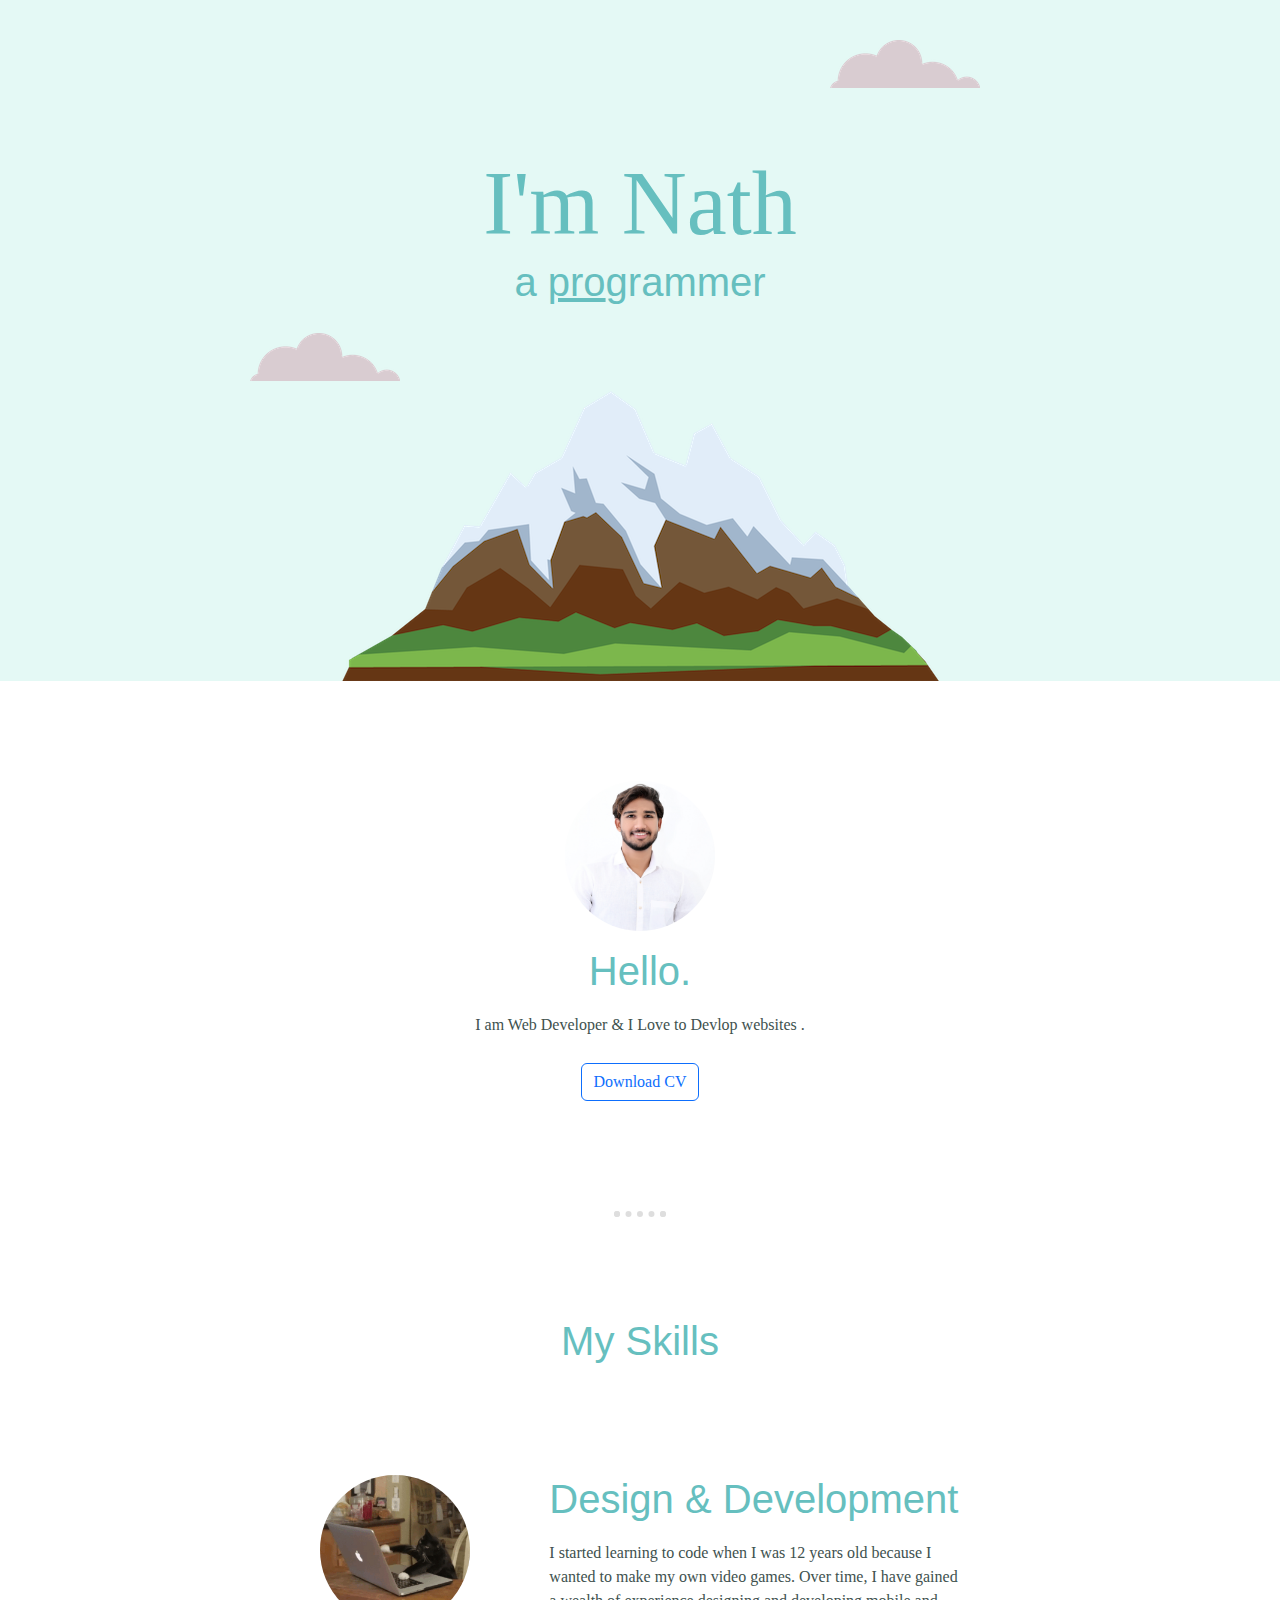
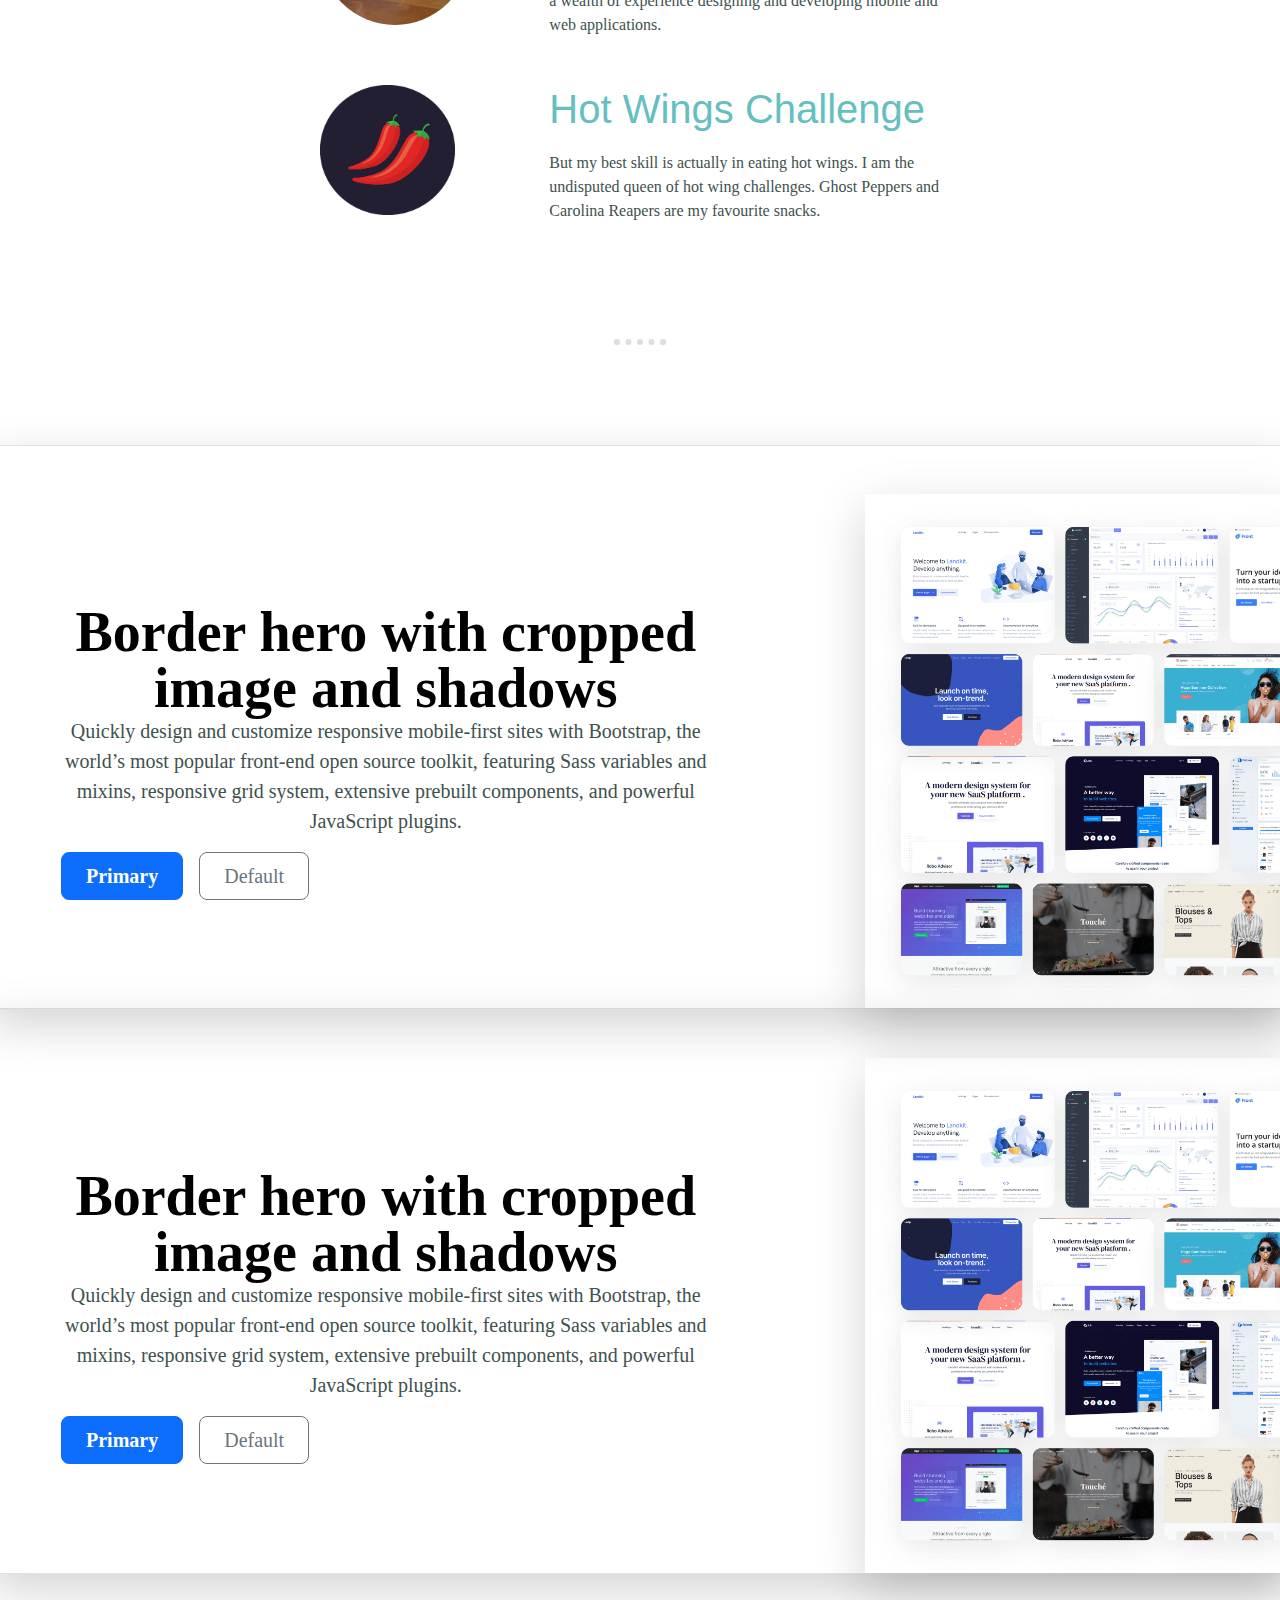
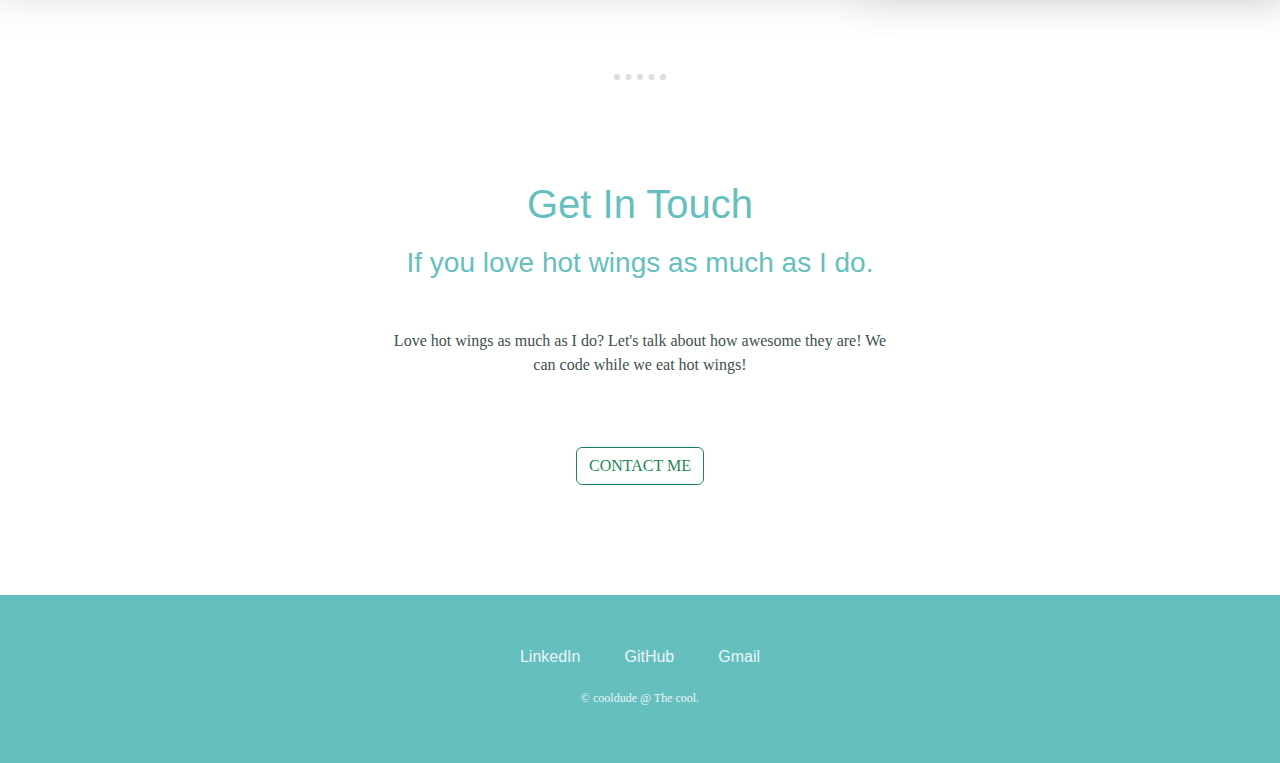
==== index.html @ ebd0fa9a "Add files via upload" ====
<!DOCTYPE html>
<html lang="en">
  <head>
    <meta charset="UTF-8" />
    <meta name="viewport" content="width=device-width, initial-scale=1.0" />
    <title>Nath</title>
    <link
      href="https://cdn.jsdelivr.net/npm/bootstrap@5.3.3/dist/css/bootstrap.min.css"
      rel="stylesheet"
      integrity="sha384-QWTKZyjpPEjISv5WaRU9OFeRpok6YctnYmDr5pNlyT2bRjXh0JMhjY6hW+ALEwIH"
      crossorigin="anonymous"
    />
    <link rel="stylesheet" href="style.css" />
  </head>
  <body>
    <!-- header part -->
    <div class="top-container">
      <img class="top-cloud" src="images/cloud.png" alt="" />
      <div class="title-text">
        <h1>I'm Nath</h1>
        <h2>a <span class="pro">pro</span>grammer</h2>
      </div>
      <img src="images/cloud.png" class="bottom-cloud" alt="" />
      <img src="images/mountain.png" class="mountain" alt="" />
    </div>

    <!-- Mid part -->
    <div class="mid-container">
      <div class="profile">
        <img
          src="images/IMG_20231129_174203_929.jpg"
          class="profile-pic mb-3"
          alt=""
        />
        <h2>Hello.</h2>
        <p class="intro">I am Web Developer & I Love to Devlop websites .</p>
        <a
          class="btn btn-outline-primary"
          href="images/Nath.pdf"
          target="_blank"
          >Download CV</a
        >
      </div>
      <hr />

      <div class="skill">
        <h2>My Skills</h2>
        <div class="parent">
          <div class="typing">
            <img
              src="images/cat-typing.gif"
              class="profile-pic"
              height="170px"
              alt=""
            />
          </div>
          <div class="coding">
            <h2>Design & Development</h2>
            <p>
              I started learning to code when I was 12 years old because I
              wanted to make my own video games. Over time, I have gained a
              wealth of experience designing and developing mobile and web
              applications.
            </p>
          </div>
          <div class="chillies">
            <img src="images/chillies.png" class="" height="130px" alt="" />
          </div>
          <div class="hot-wings">
            <h2>Hot Wings Challenge</h2>
            <p>
              But my best skill is actually in eating hot wings. I am the
              undisputed queen of hot wing challenges. Ghost Peppers and
              Carolina Reapers are my favourite snacks.
            </p>
          </div>
        </div>

        <hr />
        <div
          class="row p-4 pb-0 pe-lg-0 pt-lg-5 align-items-center rounded-3 border shadow-lg"
        >
          <div class="col-lg-7 p-3 p-lg-5 pt-lg-3">
            <h1 class="display-4 fw-bold lh-1 text-body-emphasis">
              Border hero with cropped image and shadows
            </h1>
            <p class="lead">
              Quickly design and customize responsive mobile-first sites with
              Bootstrap, the world’s most popular front-end open source toolkit,
              featuring Sass variables and mixins, responsive grid system,
              extensive prebuilt components, and powerful JavaScript plugins.
            </p>
            <div
              class="d-grid gap-2 d-md-flex justify-content-md-start mb-4 mb-lg-3"
            >
              <button
                type="button"
                class="btn btn-primary btn-lg px-4 me-md-2 fw-bold"
              >
                Primary
              </button>
              <button
                type="button"
                class="btn btn-outline-secondary btn-lg px-4"
              >
                Default
              </button>
            </div>
          </div>
          <div class="col-lg-4 offset-lg-1 p-0 overflow-hidden shadow-lg">
            <img
              class="rounded-lg-3"
              src="images/bootstrap-themes.png"
              alt=""
              width="720"
            />
          </div>
        </div>
        <div
          class="row p-4 pb-0 pe-lg-0 pt-lg-5 align-items-center rounded-3 border shadow-lg"
        >
          <div class="col-lg-7 p-3 p-lg-5 pt-lg-3">
            <h1 class="display-4 fw-bold lh-1 text-body-emphasis">
              Border hero with cropped image and shadows
            </h1>
            <p class="lead">
              Quickly design and customize responsive mobile-first sites with
              Bootstrap, the world’s most popular front-end open source toolkit,
              featuring Sass variables and mixins, responsive grid system,
              extensive prebuilt components, and powerful JavaScript plugins.
            </p>
            <div
              class="d-grid gap-2 d-md-flex justify-content-md-start mb-4 mb-lg-3"
            >
              <button
                type="button"
                class="btn btn-primary btn-lg px-4 me-md-2 fw-bold"
              >
                Primary
              </button>
              <button
                type="button"
                class="btn btn-outline-secondary btn-lg px-4"
              >
                Default
              </button>
            </div>
          </div>
          <div class="col-lg-4 offset-lg-1 p-0 overflow-hidden shadow-lg">
            <img
              class="rounded-lg-3"
              src="images/bootstrap-themes.png"
              alt=""
              width="720"
            />
          </div>
        </div>

        <hr />
        <!-- conatact part -->

        <div class="contact-me">
          <h2>Get In Touch</h2>
          <h3>If you love hot wings as much as I do.</h3>

          <p class="contact-message">
            Love hot wings as much as I do? Let's talk about how awesome they
            are! We can code while we eat hot wings!
          </p>
          <a class="btn btn-outline-success" href="contact.html" target="_blank"
            >CONTACT ME</a
          >
        </div>
      </div>
    </div>

    <!-- footer part -->
    <div class="bottom-container">
      <a href="https://www.linkedin.com/in/nagnath-edake-3ba7a7220">LinkedIn</a>
      <a href="https://github.com/NagnathEdake">GitHub</a>
      <a href="nagnathedake817@gmail.com">Gmail</a>
      <p class="copyright">© cooldude @ The cool.</p>
    </div>
    <script
      src="https://cdn.jsdelivr.net/npm/bootstrap@5.3.3/dist/js/bootstrap.bundle.min.js"
      integrity="sha384-YvpcrYf0tY3lHB60NNkmXc5s9fDVZLESaAA55NDzOxhy9GkcIdslK1eN7N6jIeHz"
      crossorigin="anonymous"
    ></script>
  </body>
</html>
---- style.css ----
body {
  color: #40514e;
  margin: 0;
  text-align: center;
  font-family: "Merriweather", serif;
}

.top-container {
  background-color: #e4f9f5;
  position: relative;
  padding-top: 100px;

}

.top-cloud {
  position: absolute;
  right: 300px;
  top: 40px;
}

h1 {
  color: #66bfbf;
  font-size: 5.625rem;
  margin: 50px auto 0 auto;
  font-family: "Sacramento", cursive;
}

h2 {
  color: #66bfbf;
  font-family: "Montserrat", sans-serif;
  font-size: 2.5rem;
  font-weight: normal;
  padding-bottom: 10px;
}

.pro {
  text-decoration: underline;
}


.bottom-cloud {
  position: absolute;
  left: 250px;
  bottom: 300px;
}

/* 
.mountain {
  overflow-clip-margin: content-box;
  overflow: clip;
} */



/* Mid part */

.mid-container {
  margin: 100px 0;
}

.profile-pic {
  height: 150px;
  border-radius: 50%;

}

hr {
  border: dotted grey 6px;
  width: 4%;
  border-bottom: none;
  margin: 100px auto;
}

.parent {
  display: grid;
  grid-template-columns: 0.5fr 1fr;
  grid-template-rows: repeat(1, 1fr);
  width: 50%;
  text-align: left;
  row-gap: 2rem;
  column-gap: 1.5rem;
  margin: 100px auto 0 auto;
}

.contact-message {
  width: 40%;
  margin: 40px auto 60px;
}


/* footer */
.bottom-container {
  padding: 50px 0 20px;

  background-color: #66bfbf;
}

a {
  color: #eaf6f6;
  font-family: "Montserrat", sans-serif;
  margin: 10px 20px;
  text-decoration: none;
}

a:hover {
  color: #40514e;
}

.copyright {
  color: #eaf6f6;
  font-size: 0.75rem;
  padding: 20px 0;
}








/* Contact CSS */


.top-container-Contact {
  background-color: #e4f9f5;
  position: relative;
  padding-top: 100px;
  height: 100vh;
}

h3 {
  color: #66bfbf;
  font-family: "Montserrat", sans-serif;
  padding-bottom: 10px;
}

input {
  width: 23rem;
  padding: 5px 20px;
  font-size: 1.5rem;
  border: none;
  outline: none;
  border-radius: 15px;
}
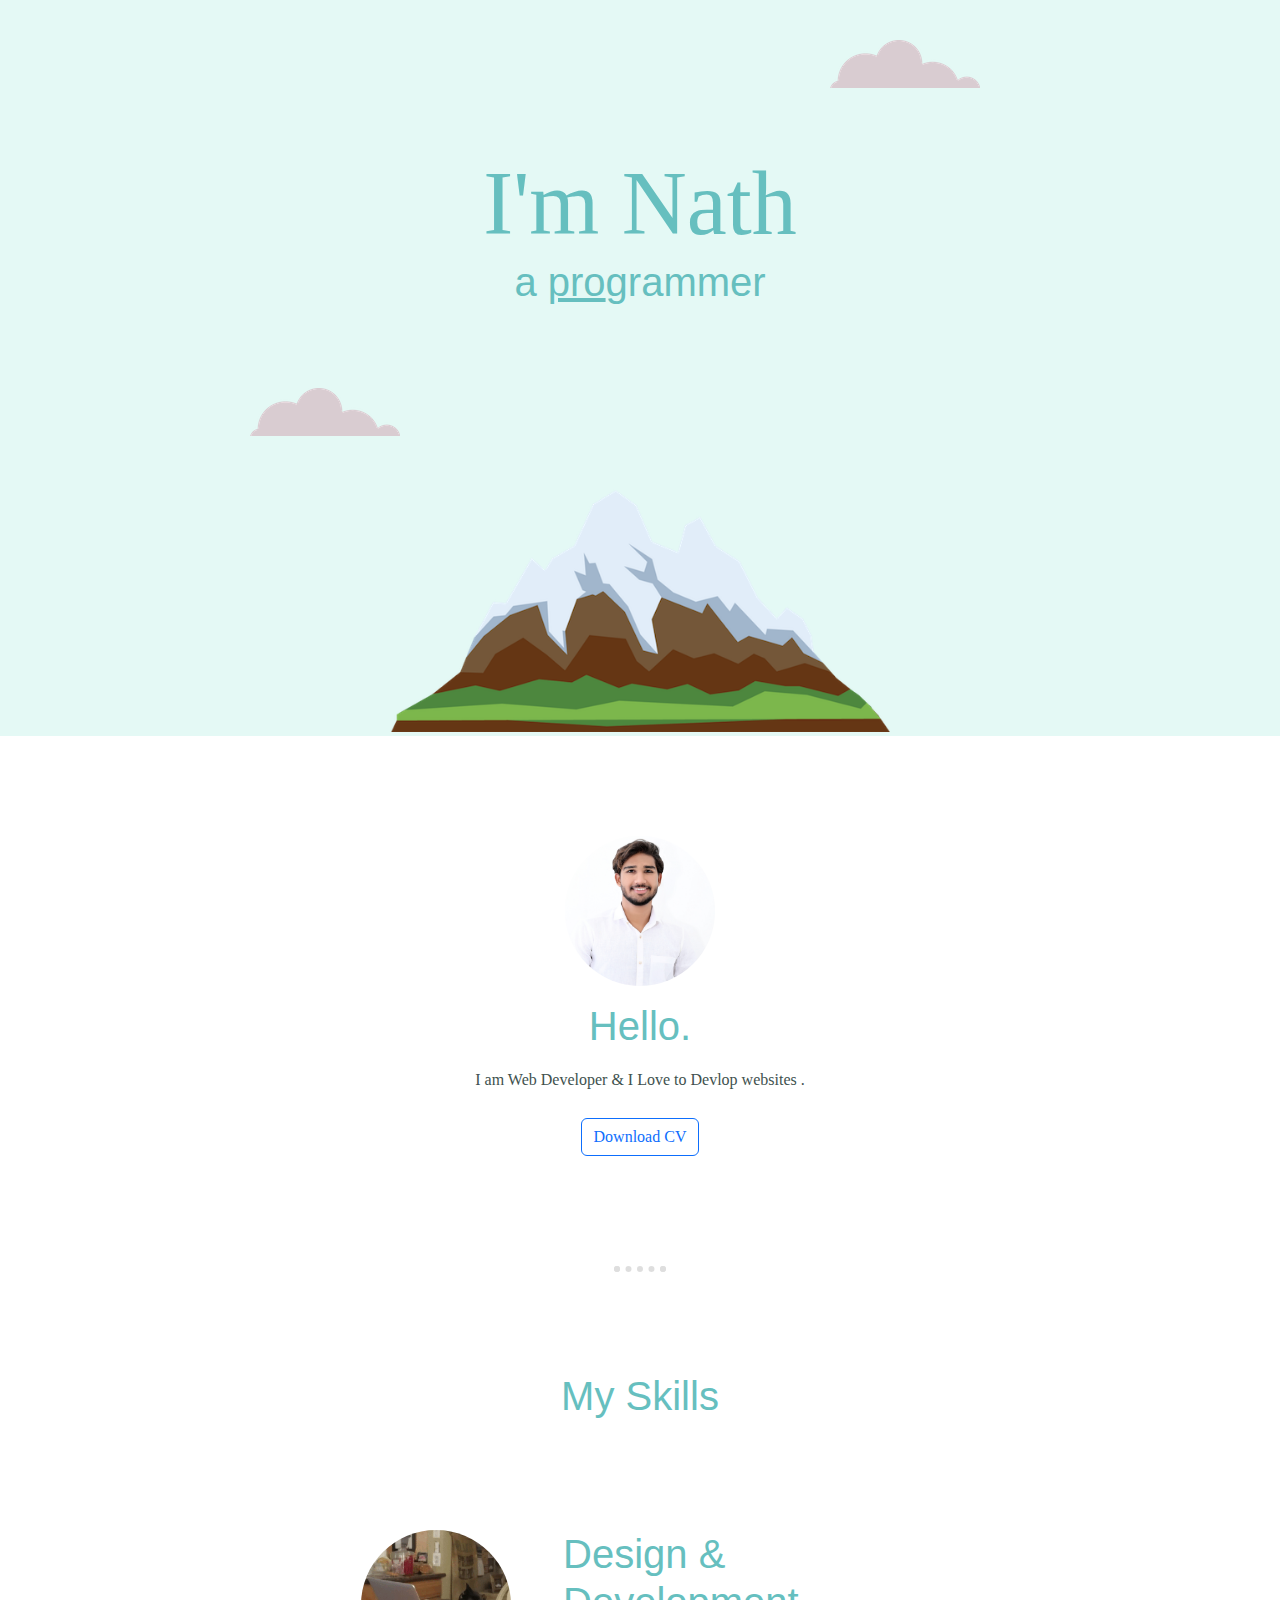
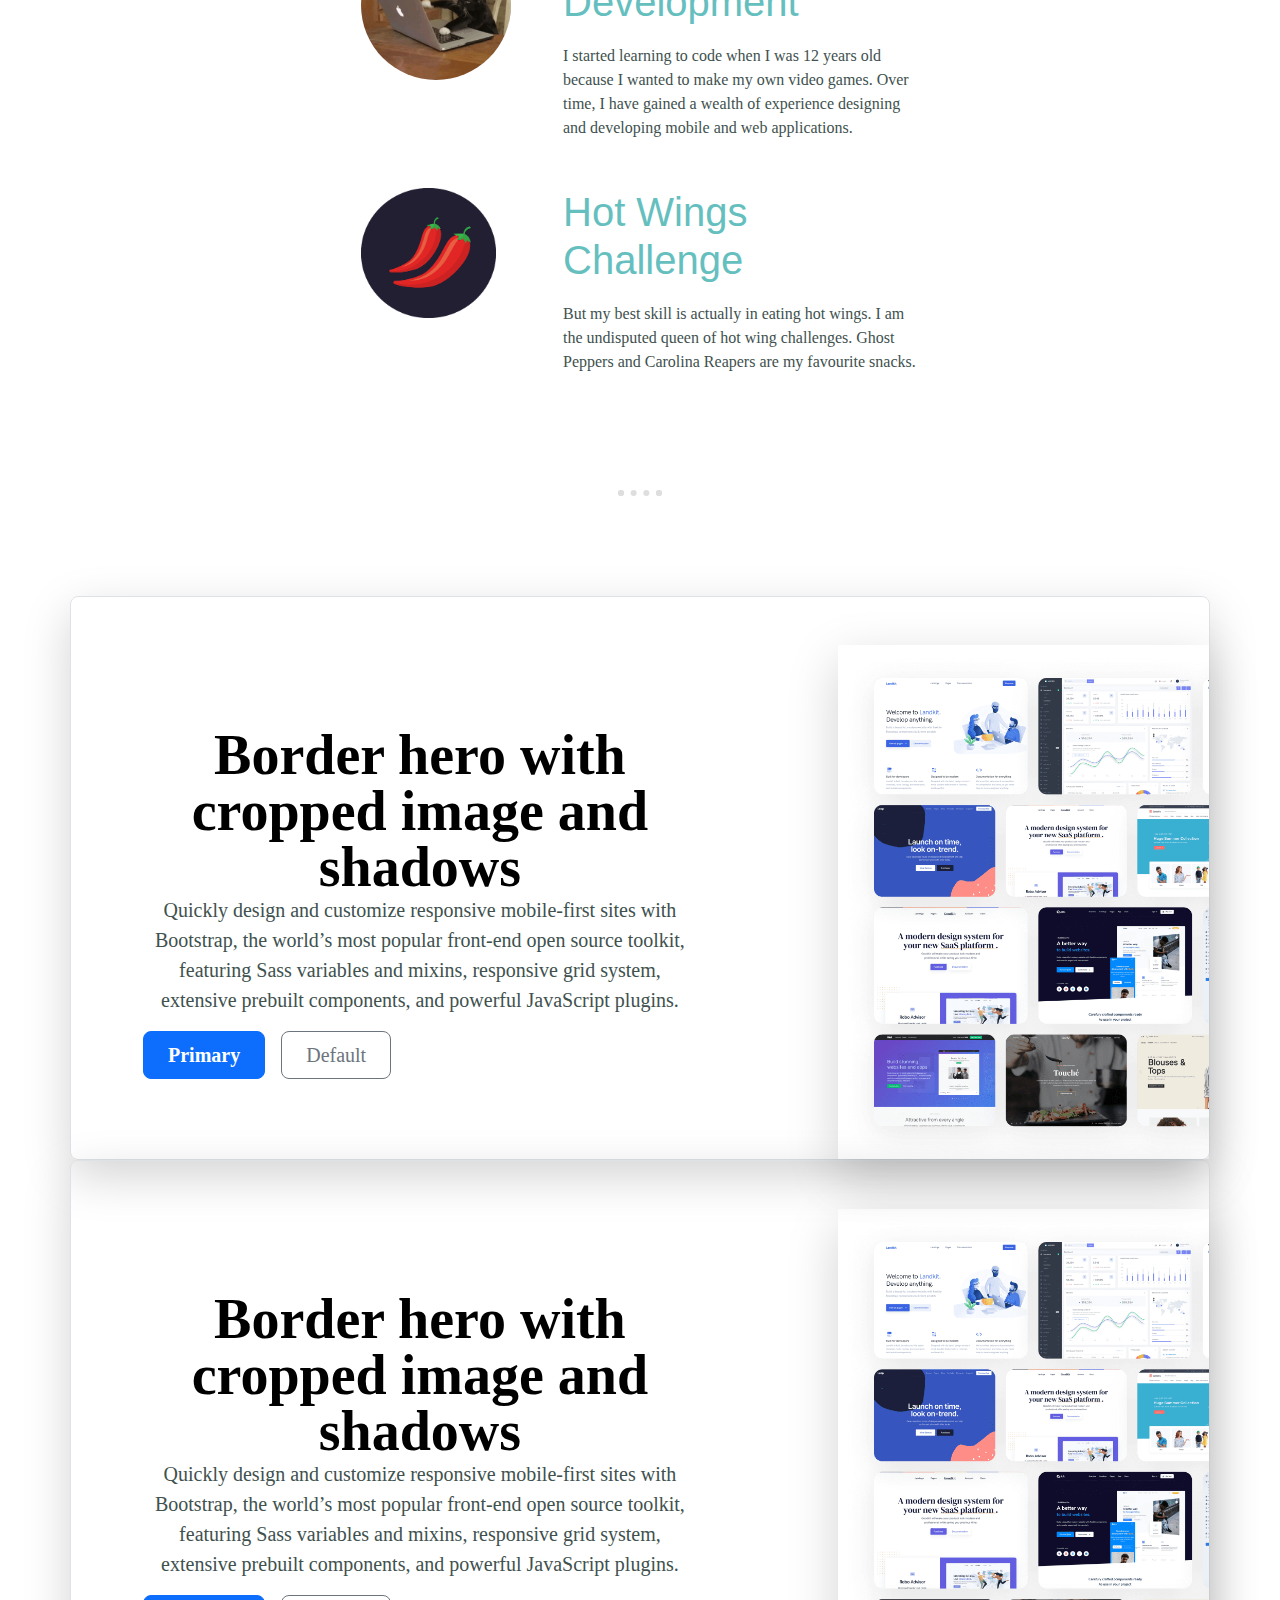
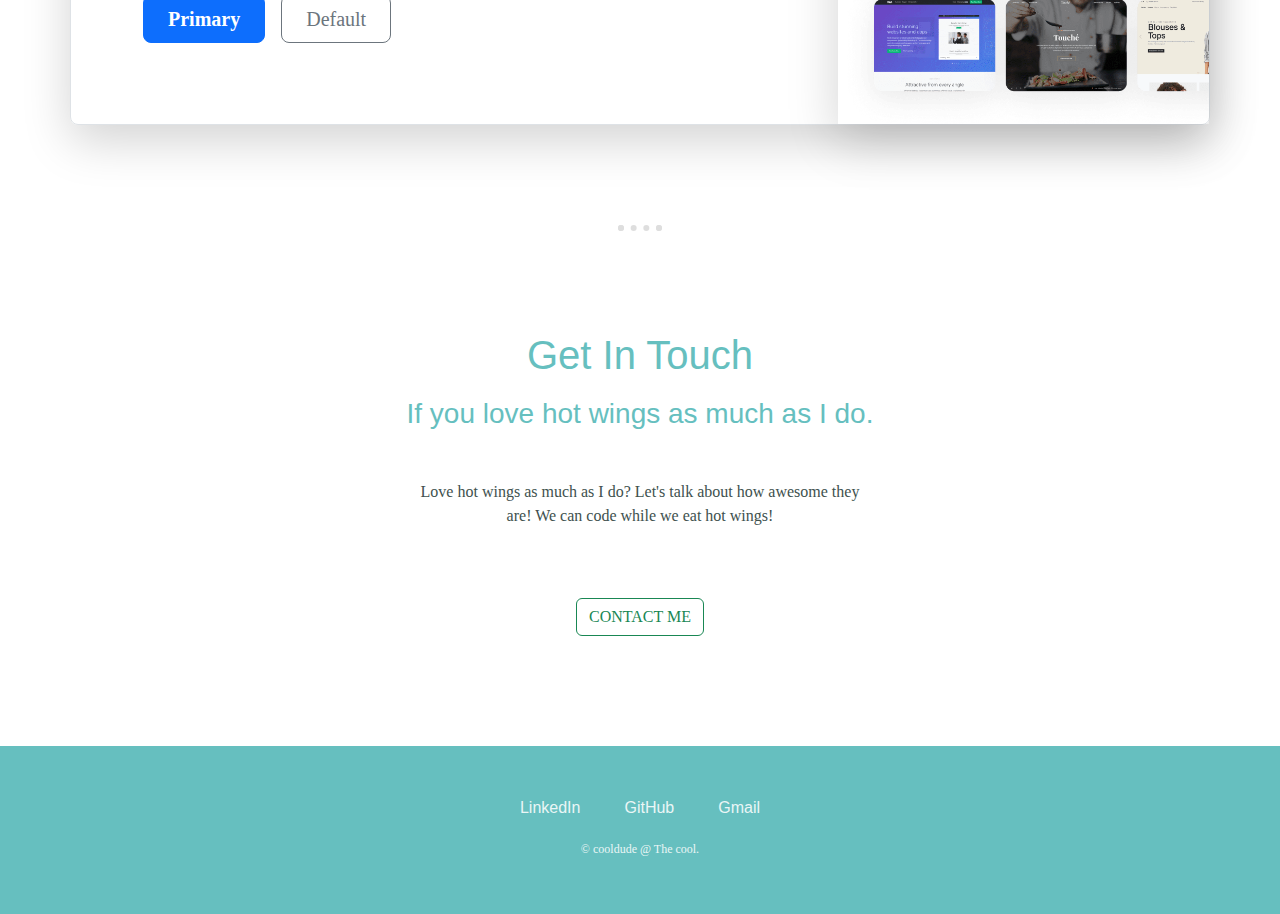
==== commit eaa5eaac: "Update index.html" ====
--- a/index.html
+++ b/index.html
@@ -42,7 +42,7 @@
         >
       </div>
       <hr />
-
+<div class="container">
       <div class="skill">
         <h2>My Skills</h2>
         <div class="parent">
@@ -75,7 +75,7 @@
             </p>
           </div>
         </div>
-
+      </div>
         <hr />
         <div
           class="row p-4 pb-0 pe-lg-0 pt-lg-5 align-items-center rounded-3 border shadow-lg"
--- a/style.css
+++ b/style.css
@@ -9,7 +9,12 @@
   background-color: #e4f9f5;
   position: relative;
   padding-top: 100px;
+  height : 46rem;
+}
 
+.mountain{
+  width: 500px;
+  margin-top:110px;
 }
 
 .top-cloud {
@@ -142,4 +147,4 @@
   border: none;
   outline: none;
   border-radius: 15px;
-}+}
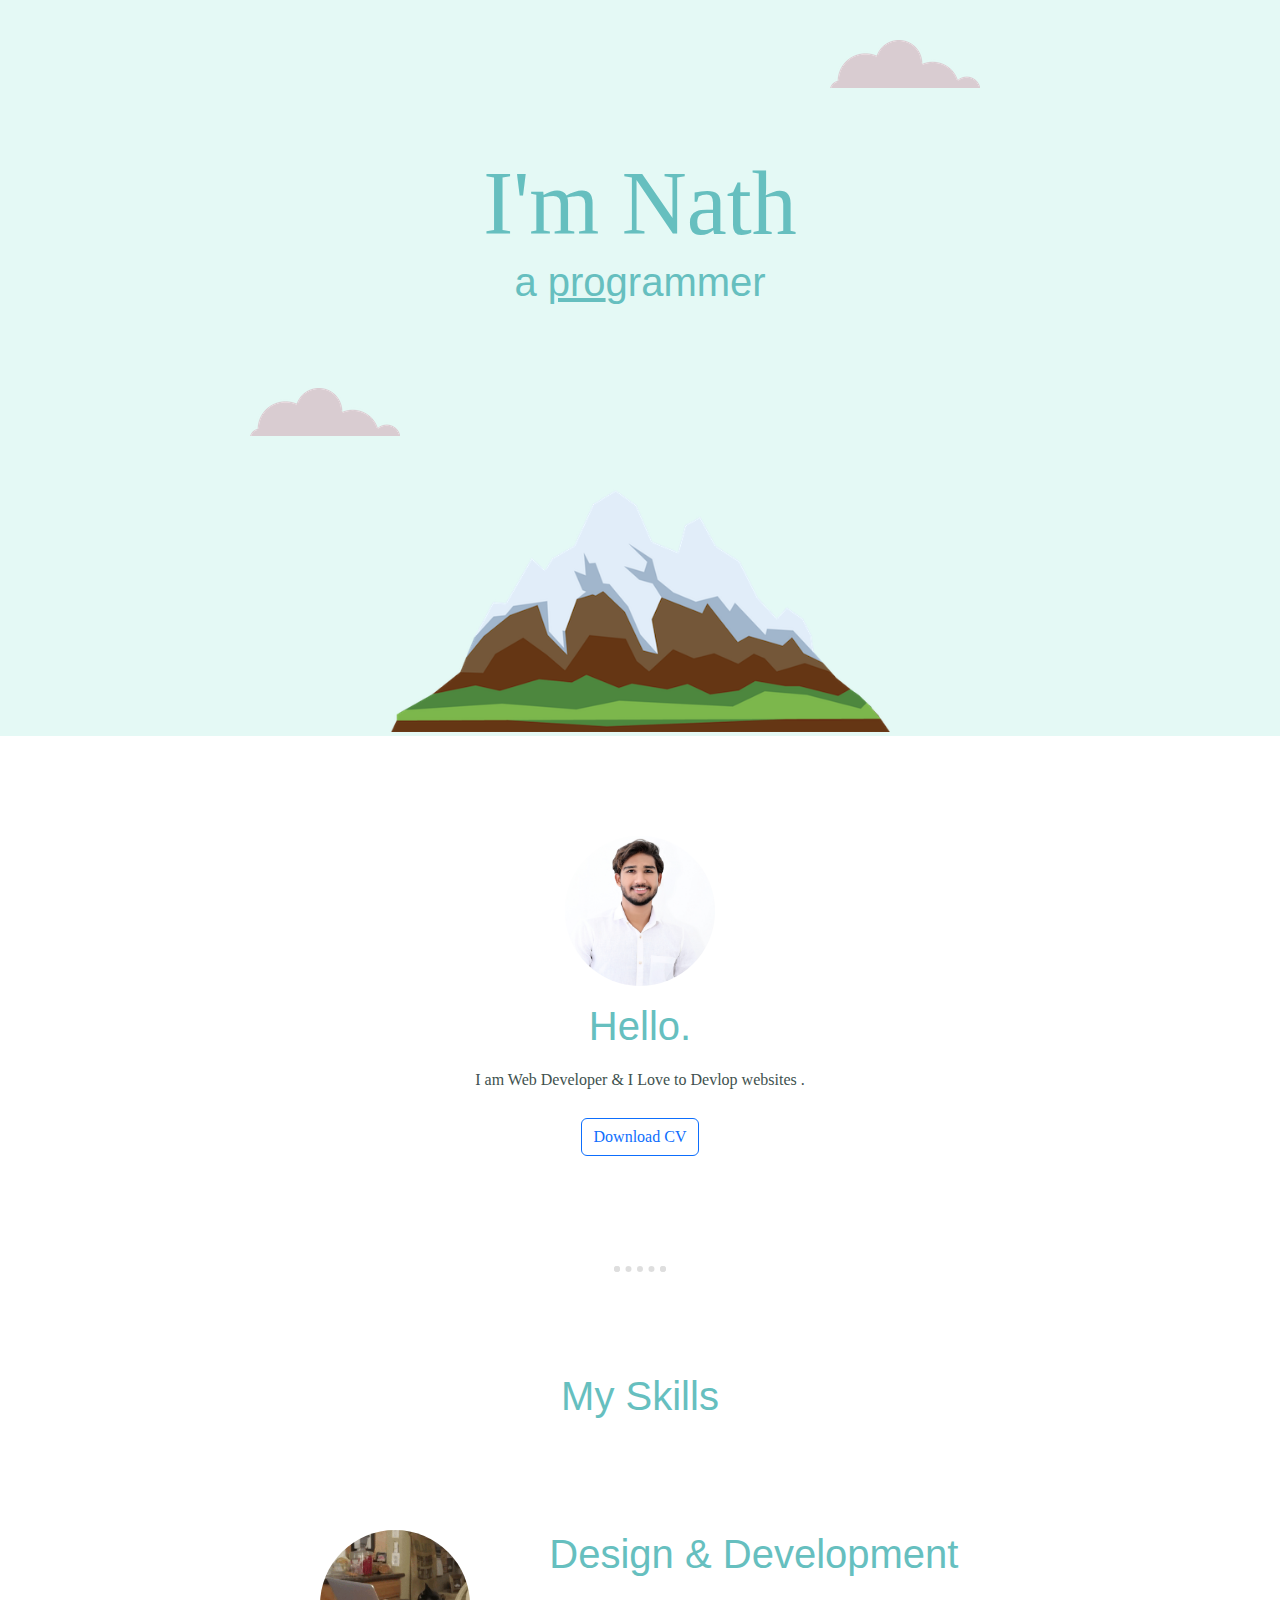
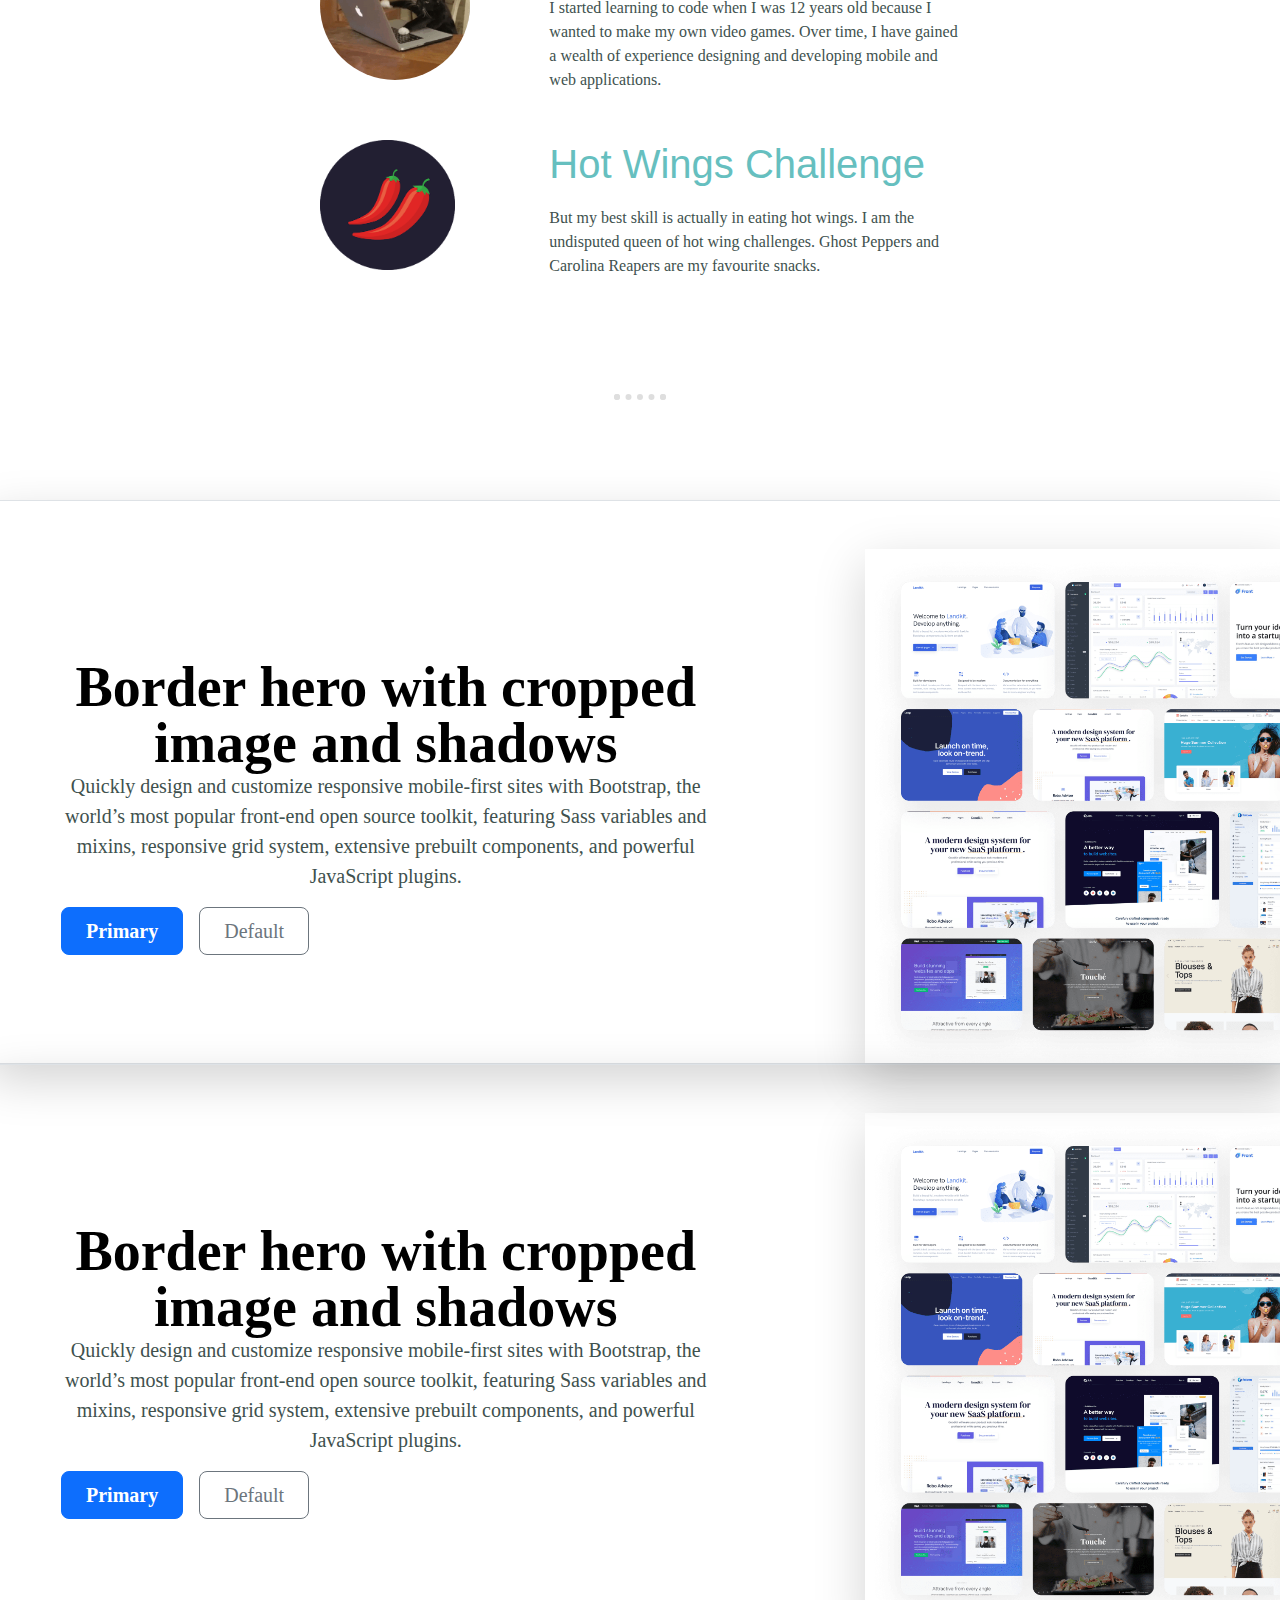
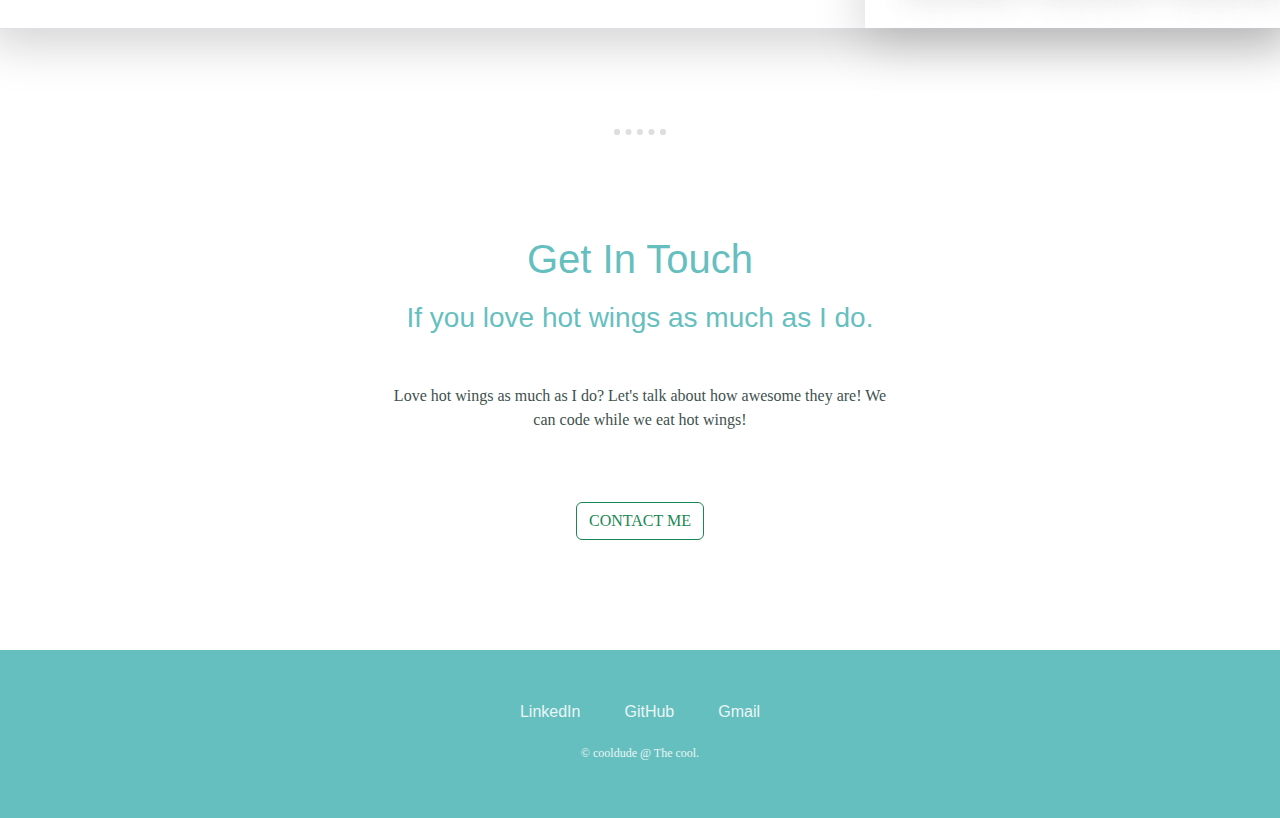
==== commit c851cc32: "Update index.html" ====
--- a/index.html
+++ b/index.html
@@ -42,7 +42,7 @@
         >
       </div>
       <hr />
-<div class="container">
+<div class="mid-container">
       <div class="skill">
         <h2>My Skills</h2>
         <div class="parent">
